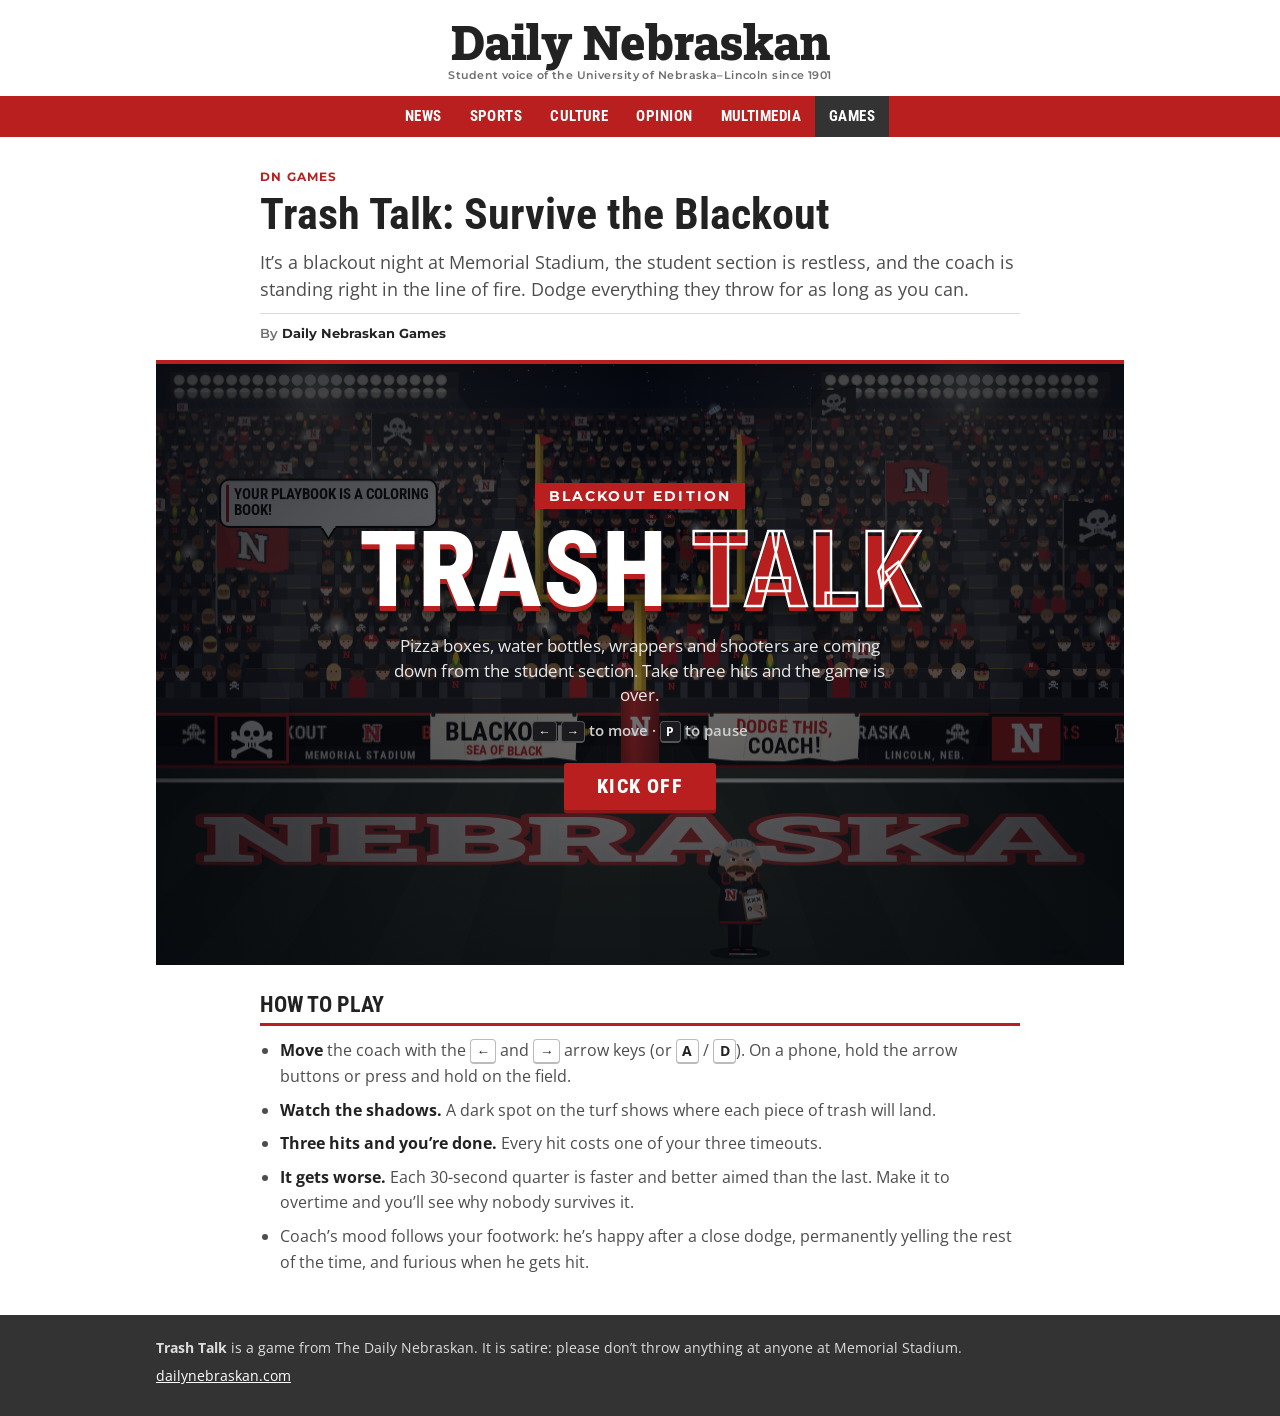
==== Nebraska Trash Dodger/index.html @ c2b5d53b "Add Trash Talk blackout trash-dodging game 2D canvas game for The Daily Nebraskan set in Memorial St" ====
<!doctype html>
<html lang="en">
<head>
  <meta charset="utf-8">
  <meta name="viewport" content="width=device-width, initial-scale=1">
  <title>Trash Talk | The Daily Nebraskan</title>
  <meta name="description" content="Dodge the trash raining down from the Memorial Stadium student section in Trash Talk, a Blackout game from The Daily Nebraskan.">
  <meta name="theme-color" content="#ba1f1f">
  <link rel="preconnect" href="https://fonts.googleapis.com">
  <link rel="preconnect" href="https://fonts.gstatic.com" crossorigin>
  <link href="https://fonts.googleapis.com/css2?family=Montserrat:wght@600;700;800&family=Open+Sans:wght@400;600;700&family=Orbitron:wght@700;900&family=Roboto+Condensed:wght@700;800&family=Roboto+Slab:wght@900&display=swap" rel="stylesheet">
  <link rel="stylesheet" href="css/style.css">
</head>
<body>
  <header class="dn-header">
    <div class="dn-masthead wrap">
      <a class="dn-wordmark" href="https://www.dailynebraskan.com/">
        <span class="dn-wordmark__name">Daily Nebraskan</span>
        <span class="dn-wordmark__tag">Student voice of the University of Nebraska&ndash;Lincoln since 1901</span>
      </a>
    </div>
    <nav class="dn-nav" aria-label="Daily Nebraskan sections">
      <div class="wrap dn-nav__inner">
        <a href="https://www.dailynebraskan.com/news/">News</a>
        <a href="https://www.dailynebraskan.com/sports/" aria-current="page">Sports</a>
        <a href="https://www.dailynebraskan.com/culture/">Culture</a>
        <a href="https://www.dailynebraskan.com/opinion/">Opinion</a>
        <a href="https://www.dailynebraskan.com/multimedia/">Multimedia</a>
        <a class="dn-nav__games" href="#game">Games</a>
      </div>
    </nav>
  </header>

  <main class="wrap">
    <div class="article-head">
      <a class="kicker" href="#game">DN Games</a>
      <h1 class="headline">Trash Talk: Survive the Blackout</h1>
      <p class="dek">It&rsquo;s a blackout night at Memorial Stadium, the student section is restless, and the coach is standing right in the line of fire. Dodge everything they throw for as long as you can.</p>
      <p class="byline">By <strong>Daily Nebraskan Games</strong></p>
    </div>

    <section class="game" id="game" aria-label="Trash Talk game">
      <div class="stage" id="stage">
        <canvas id="canvas" tabindex="0" aria-label="Memorial Stadium at night. Move the coach left and right to dodge trash thrown from the student section."></canvas>

        <!-- title screen -->
        <div class="overlay overlay--start" id="start">
          <div class="title-card">
            <p class="title-card__eyebrow">Blackout Edition</p>
            <h2 class="title-card__title">Trash <span>Talk</span></h2>
            <p class="title-card__text">Pizza boxes, water bottles, wrappers and shooters are coming down from the student section. Take three hits and the game is over.</p>
            <p class="title-card__keys"><kbd>&larr;</kbd> <kbd>&rarr;</kbd> to move &middot; <kbd>P</kbd> to pause</p>
            <button class="btn btn--red" id="btn-start" type="button">Kick off</button>
            <p class="title-card__best" id="best-line"></p>
          </div>
        </div>

        <!-- pause -->
        <div class="overlay overlay--pause" id="pause" hidden>
          <div class="title-card title-card--small">
            <h2 class="title-card__title">Timeout</h2>
            <p class="title-card__text">The game is paused.</p>
            <button class="btn btn--red" id="btn-resume" type="button">Resume</button>
          </div>
        </div>

        <!-- game over: Memorial Stadium scoreboard -->
        <div class="overlay overlay--over" id="over" hidden>
          <div class="board" role="dialog" aria-labelledby="sb-final" aria-describedby="sb-msg">
            <div class="board__crown">
              <span class="board__n">N</span>
              <span class="board__venue">Memorial Stadium</span>
              <span class="board__n">N</span>
            </div>

            <div class="board__screen">
              <p class="board__final" id="sb-final">FINAL</p>
              <p class="board__msg" id="sb-msg">THE STUDENT SECTION WINS</p>
              <div class="board__stats">
                <div class="stat"><span class="stat__label">Time survived</span><span class="stat__val" id="sb-time">0:00</span></div>
                <div class="stat"><span class="stat__label">Trash dodged</span><span class="stat__val" id="sb-dodged">0</span></div>
                <div class="stat"><span class="stat__label">Best streak</span><span class="stat__val" id="sb-streak">0</span></div>
                <div class="stat"><span class="stat__label">Your best</span><span class="stat__val" id="sb-best">0:00</span></div>
              </div>
            </div>

            <div class="board__line">
              <div class="team team--home">
                <div class="team__name"><span class="team__logo team__logo--n">N</span>Huskers</div>
                <div class="team__score" aria-label="Huskers 10">10</div>
                <div class="team__sub">Nebraska &middot; T.O.L. <span class="dots"><i></i><i></i><i></i></span></div>
              </div>
              <div class="board__mid">
                <div class="mid__cell"><span class="mid__label">QTR</span><span class="mid__val" id="sb-qtr">4</span></div>
                <div class="mid__clock">0:00</div>
                <div class="mid__cell"><span class="mid__label">Down</span><span class="mid__val">4</span><span class="mid__label">To go</span><span class="mid__val">20</span></div>
              </div>
              <div class="team team--away">
                <div class="team__name">Huskies<span class="team__logo team__logo--w">W</span></div>
                <div class="team__score" aria-label="Huskies 17">17</div>
                <div class="team__sub">Washington &middot; T.O.L. <span class="dots"><i class="on"></i><i class="on"></i><i></i></span></div>
              </div>
            </div>

            <button class="btn btn--red board__btn" id="btn-again" type="button">Run it back</button>
          </div>
        </div>
      </div>

      <div class="touch" aria-hidden="false">
        <button class="touch__btn" id="btn-left" type="button" aria-label="Move left">&#9664;</button>
        <span class="touch__hint">Hold to move</span>
        <button class="touch__btn" id="btn-right" type="button" aria-label="Move right">&#9654;</button>
      </div>
    </section>

    <section class="howto">
      <h2 class="section-label">How to play</h2>
      <ul>
        <li><strong>Move</strong> the coach with the <kbd>&larr;</kbd> and <kbd>&rarr;</kbd> arrow keys (or <kbd>A</kbd> / <kbd>D</kbd>). On a phone, hold the arrow buttons or press and hold on the field.</li>
        <li><strong>Watch the shadows.</strong> A dark spot on the turf shows where each piece of trash will land.</li>
        <li><strong>Three hits and you&rsquo;re done.</strong> Every hit costs one of your three timeouts.</li>
        <li><strong>It gets worse.</strong> Each 30-second quarter is faster and better aimed than the last. Make it to overtime and you&rsquo;ll see why nobody survives it.</li>
        <li>Coach&rsquo;s mood follows your footwork: he&rsquo;s happy after a close dodge, permanently yelling the rest of the time, and furious when he gets hit.</li>
      </ul>
    </section>
  </main>

  <footer class="dn-footer">
    <div class="wrap">
      <p><strong>Trash Talk</strong> is a game from The Daily Nebraskan. It is satire: please don&rsquo;t throw anything at anyone at Memorial Stadium.</p>
      <p><a href="https://www.dailynebraskan.com/">dailynebraskan.com</a></p>
    </div>
  </footer>

  <script src="js/scene.js"></script>
  <script src="js/coach.js"></script>
  <script src="js/trash.js"></script>
  <script src="js/heckles.js"></script>
  <script src="js/game.js"></script>
</body>
</html>
---- Nebraska Trash Dodger/css/style.css ----
/* =====================================================================
   TRASH TALK — styles
   Page chrome follows dailynebraskan.com: #ba1f1f red, #f4f4f4 grey,
   Roboto Condensed headlines, Open Sans body, Montserrat labels.
   ===================================================================== */
:root {
  --dn-red: #ba1f1f;
  --dn-red-dark: #8f1616;
  --ink: #222;
  --text: #4d4d4d;
  --muted: #6f6f6f;
  --line: #dcdcdc;
  --bg: #f4f4f4;
  --paper: #fff;
  --amber: #ffb21e;
  --husky-purple: #4b2e83;
  --husky-gold: #b7a57a;
  --cond: "Roboto Condensed", "Arial Narrow", Arial, sans-serif;
  --body: "Open Sans", Arial, Helvetica, sans-serif;
  --label: Montserrat, Arial, sans-serif;
  --led: Orbitron, "Roboto Condensed", monospace;
  --slab: "Roboto Slab", Georgia, serif;
  color-scheme: light;
}

*, *::before, *::after { box-sizing: border-box; }
html { -webkit-text-size-adjust: 100%; }
body {
  margin: 0;
  background: var(--paper);
  color: var(--text);
  font: 400 16px/1.6 var(--body);
}
[hidden] { display: none !important; }
a { color: var(--dn-red); }
.wrap { max-width: 1000px; margin: 0 auto; padding: 0 16px; }
kbd {
  display: inline-block; min-width: 1.7em; padding: 0 .4em;
  border: 1px solid #bbb; border-bottom-width: 2px; border-radius: 4px;
  background: #fff; color: var(--ink);
  font: 700 .85em/1.6 var(--body); text-align: center;
}

/* ---------- Daily Nebraskan header ---------- */
.dn-masthead { padding: 18px 16px 14px; text-align: center; }
.dn-wordmark { display: inline-flex; flex-direction: column; align-items: center; gap: 2px; text-decoration: none; color: var(--ink); }
.dn-wordmark__name { font: 900 clamp(30px, 6vw, 48px)/1 var(--slab); letter-spacing: -.01em; }
.dn-wordmark__tag { font: 600 11px/1.3 var(--label); color: var(--muted); letter-spacing: .04em; }
.dn-nav { background: var(--dn-red); }
.dn-nav__inner { display: flex; flex-wrap: wrap; justify-content: center; gap: 0; }
.dn-nav a {
  color: #fff; text-decoration: none;
  font: 700 15px/1 var(--cond); text-transform: uppercase; letter-spacing: .03em;
  padding: 13px 14px;
}
.dn-nav a:hover, .dn-nav a:focus-visible { background: var(--dn-red-dark); }
.dn-nav__games { background: #333; }

/* ---------- article head ---------- */
.article-head { max-width: 760px; margin: 26px auto 18px; text-align: left; }
.kicker {
  display: inline-block; margin-bottom: 8px;
  font: 700 12px/1 var(--label); text-transform: uppercase; letter-spacing: .1em;
  color: var(--dn-red); text-decoration: none;
}
.headline { margin: 0 0 10px; font: 700 clamp(30px, 5vw, 44px)/1.08 var(--cond); color: var(--ink); }
.dek { margin: 0 0 10px; font-size: 18px; line-height: 1.5; color: var(--text); }
.byline { margin: 0; font: 600 13px/1.4 var(--label); color: var(--muted); border-top: 1px solid var(--line); padding-top: 10px; }
.byline strong { color: var(--ink); }

/* ---------- stage ---------- */
.game { margin: 0 auto 28px; }
.stage {
  position: relative;
  width: 100%;
  aspect-ratio: 16 / 10;
  background: #05070d;
  border-top: 4px solid var(--dn-red);
  overflow: hidden;
  container-type: inline-size;
  user-select: none; -webkit-user-select: none;
  touch-action: none;
}
.stage canvas { display: block; width: 100%; height: 100%; outline: none; }
.stage canvas:focus-visible { box-shadow: inset 0 0 0 3px var(--amber); }

.overlay {
  position: absolute; inset: 0;
  display: flex; align-items: center; justify-content: center;
  padding: 2cqw;
}
.overlay--start { background: radial-gradient(ellipse at center, rgba(5,7,13,.55), rgba(5,7,13,.82)); }
.overlay--pause { background: rgba(5,7,13,.72); }
.overlay--over { background: rgba(3,4,8,.82); animation: fade .5s ease both; }
@keyframes fade { from { opacity: 0; } to { opacity: 1; } }

/* buttons */
.btn {
  appearance: none; border: 0; cursor: pointer;
  font: 800 max(13px, 2.1cqw)/1 var(--cond); text-transform: uppercase; letter-spacing: .06em;
  padding: max(10px, 1.4cqw) max(20px, 3.4cqw);
  border-radius: 3px;
  -webkit-tap-highlight-color: transparent;
  transition: transform .08s ease, background .15s ease;
}
.btn--red { background: var(--dn-red); color: #fff; box-shadow: 0 .35cqw 0 var(--dn-red-dark); }
.btn--red:hover { background: #d02626; }
.btn--red:active { transform: translateY(2px); box-shadow: 0 1px 0 var(--dn-red-dark); }
.btn:focus-visible { outline: 3px solid var(--amber); outline-offset: 3px; }

/* title card */
.title-card { text-align: center; color: #fff; max-width: 62cqw; }
.title-card__eyebrow {
  display: inline-block; margin: 0 0 1.2cqw; padding: .5cqw 1.4cqw;
  background: var(--dn-red); color: #fff;
  font: 700 max(10px, 1.4cqw)/1.2 var(--label); text-transform: uppercase; letter-spacing: .16em;
}
.title-card__title {
  margin: 0; font: 800 clamp(30px, 11cqw, 110px)/.92 var(--cond); text-transform: uppercase; letter-spacing: .01em;
  text-shadow: 0 .5cqw 0 var(--dn-red), 0 1.2cqw 2.4cqw rgba(0,0,0,.6);
}
.title-card__title span { color: #fff; -webkit-text-stroke: .25cqw #fff; color: transparent; }
.title-card--small .title-card__title { font-size: clamp(26px, 7cqw, 64px); }
.title-card__text { margin: 1.6cqw auto 1.2cqw; font: 400 max(12px, 1.75cqw)/1.45 var(--body); color: #e8e8e8; max-width: 52cqw; }
.title-card__keys { margin: 0 0 2cqw; font: 600 max(11px, 1.5cqw)/1.4 var(--body); color: #cfcfcf; }
.title-card__keys kbd { background: #1b1b1f; color: #fff; border-color: #555; }
.title-card__best { margin: 1.6cqw 0 0; min-height: 1.4em; font: 700 max(11px, 1.5cqw)/1.3 var(--led); color: var(--amber); letter-spacing: .06em; }

/* ---------- scoreboard (game over) ---------- */
.board {
  width: 88cqw;
  background: #0b0b0c;
  border: .5cqw solid #2b2b2e;
  outline: .35cqw solid var(--dn-red);
  box-shadow: 0 0 4cqw rgba(186,31,31,.35), 0 2cqw 4cqw rgba(0,0,0,.7);
  padding: 1cqw 1.2cqw 1.6cqw;
  display: flex; flex-direction: column; align-items: center; gap: 1cqw;
  animation: rise .55s cubic-bezier(.2,.9,.3,1.2) both;
}
@keyframes rise { from { transform: translateY(6cqw) scale(.94); opacity: 0; } to { transform: none; opacity: 1; } }

.board__crown {
  display: flex; align-items: center; justify-content: center; gap: 1.6cqw;
  width: 100%; padding: .4cqw 0 .8cqw; border-bottom: .3cqw solid var(--dn-red);
}
.board__venue { font: 800 2.6cqw/1 var(--cond); color: #fff; text-transform: uppercase; letter-spacing: .3em; }
.board__n {
  font: 900 3.4cqw/1 var(--slab); color: var(--dn-red);
  -webkit-text-stroke: .18cqw #fff; paint-order: stroke fill;
}

.board__screen {
  width: 100%;
  padding: 1.4cqw 2cqw 1.6cqw;
  background:
    radial-gradient(circle, rgba(255,255,255,.05) 35%, transparent 40%) 0 0 / .6cqw .6cqw,
    linear-gradient(180deg, #121826, #070a12);
  border: .25cqw solid #222;
  text-align: center;
}
.board__final {
  margin: 0; font: 900 6.4cqw/1 var(--led); color: var(--amber); letter-spacing: .12em;
  text-shadow: 0 0 1.4cqw rgba(255,178,30,.65);
}
.board__msg { margin: .8cqw 0 1.4cqw; font: 800 2cqw/1.2 var(--cond); color: #fff; letter-spacing: .14em; }
.board__stats { display: grid; grid-template-columns: repeat(4, 1fr); gap: 1cqw; }
.stat { display: flex; flex-direction: column; gap: .4cqw; padding: .6cqw .4cqw; border-top: .2cqw solid rgba(186,31,31,.8); }
.stat__label { font: 700 1.25cqw/1.1 var(--label); color: #a5a5ad; text-transform: uppercase; letter-spacing: .1em; }
.stat__val { font: 900 3cqw/1 var(--led); color: #fff; text-shadow: 0 0 1cqw rgba(255,255,255,.35); }

.board__line { width: 100%; display: grid; grid-template-columns: 1fr auto 1fr; gap: 1.2cqw; align-items: stretch; }
.team { display: flex; flex-direction: column; align-items: stretch; background: #050505; border: .25cqw solid #222; }
.team__name {
  display: flex; align-items: center; justify-content: center; gap: 1cqw;
  padding: .7cqw 1cqw;
  font: 800 2.7cqw/1 var(--cond); text-transform: uppercase; letter-spacing: .08em; color: #fff;
}
.team--home .team__name { background: var(--dn-red); }
.team--away .team__name { background: var(--husky-purple); color: #fff; }
.team__logo {
  display: inline-grid; place-items: center;
  width: 3.4cqw; height: 3.4cqw; border-radius: .4cqw;
  font: 900 2.6cqw/1 var(--slab);
}
.team__logo--n { background: #fff; color: var(--dn-red); }
.team__logo--w { background: var(--husky-gold); color: var(--husky-purple); font-family: var(--cond); font-weight: 800; }
.team__score {
  font: 900 10cqw/1 var(--led); text-align: center; padding: .6cqw 0 .2cqw;
  color: var(--amber);
  text-shadow: 0 0 1.6cqw rgba(255,178,30,.6);
  background: radial-gradient(circle, rgba(255,178,30,.06) 35%, transparent 40%) 0 0 / .7cqw .7cqw;
}
.team--away .team__score { color: #ff5148; text-shadow: 0 0 1.6cqw rgba(255,81,72,.6); }
.team__sub {
  display: flex; align-items: center; justify-content: center; gap: .6cqw;
  padding: .5cqw 0 .7cqw;
  font: 700 1.25cqw/1 var(--label); color: #a5a5ad; text-transform: uppercase; letter-spacing: .08em;
}
.dots { display: inline-flex; gap: .4cqw; }
.dots i { width: 1.1cqw; height: 1.1cqw; border-radius: 50%; background: #2a2a2e; }
.dots i.on { background: var(--amber); box-shadow: 0 0 .6cqw rgba(255,178,30,.8); }

.board__mid {
  display: flex; flex-direction: column; align-items: center; justify-content: space-between;
  padding: .6cqw 1.2cqw; background: #050505; border: .25cqw solid #222; min-width: 15cqw;
}
.mid__cell { display: flex; align-items: baseline; gap: .6cqw; }
.mid__label { font: 700 1.2cqw/1 var(--label); color: #a5a5ad; text-transform: uppercase; letter-spacing: .08em; }
.mid__val { font: 900 2.6cqw/1 var(--led); color: var(--amber); text-shadow: 0 0 1cqw rgba(255,178,30,.5); }
.mid__clock { font: 900 4.6cqw/1 var(--led); color: #fff; text-shadow: 0 0 1.2cqw rgba(255,255,255,.4); }
.board__btn { margin-top: .4cqw; }

/* ---------- touch controls ---------- */
.touch { display: none; align-items: center; justify-content: space-between; gap: 12px; padding: 10px 0 0; }
.touch__btn {
  appearance: none; border: 0; border-radius: 6px;
  width: 38%; max-width: 220px; height: 64px;
  background: #111; color: #fff; font-size: 26px;
  box-shadow: 0 4px 0 var(--dn-red);
  touch-action: none; -webkit-tap-highlight-color: transparent;
}
.touch__btn:active { transform: translateY(2px); box-shadow: 0 2px 0 var(--dn-red); background: #222; }
.touch__hint { font: 700 12px/1.2 var(--label); color: var(--muted); text-transform: uppercase; letter-spacing: .1em; text-align: center; }
@media (pointer: coarse), (max-width: 700px) { .touch { display: flex; } }

/* ---------- how to play ---------- */
.howto { max-width: 760px; margin: 0 auto 40px; }
.section-label {
  margin: 0 0 12px; padding-bottom: 6px;
  font: 700 22px/1.1 var(--cond); text-transform: uppercase; color: var(--ink);
  border-bottom: 3px solid var(--dn-red);
}
.howto ul { margin: 0; padding-left: 20px; }
.howto li { margin-bottom: 8px; }
.howto strong { color: var(--ink); }

/* ---------- footer ---------- */
.dn-footer { background: #333; color: #ddd; padding: 22px 0; font-size: 14px; }
.dn-footer p { margin: 0 0 6px; }
.dn-footer a { color: #fff; }

@media (prefers-reduced-motion: reduce) {
  .overlay--over, .board { animation: none; }
}
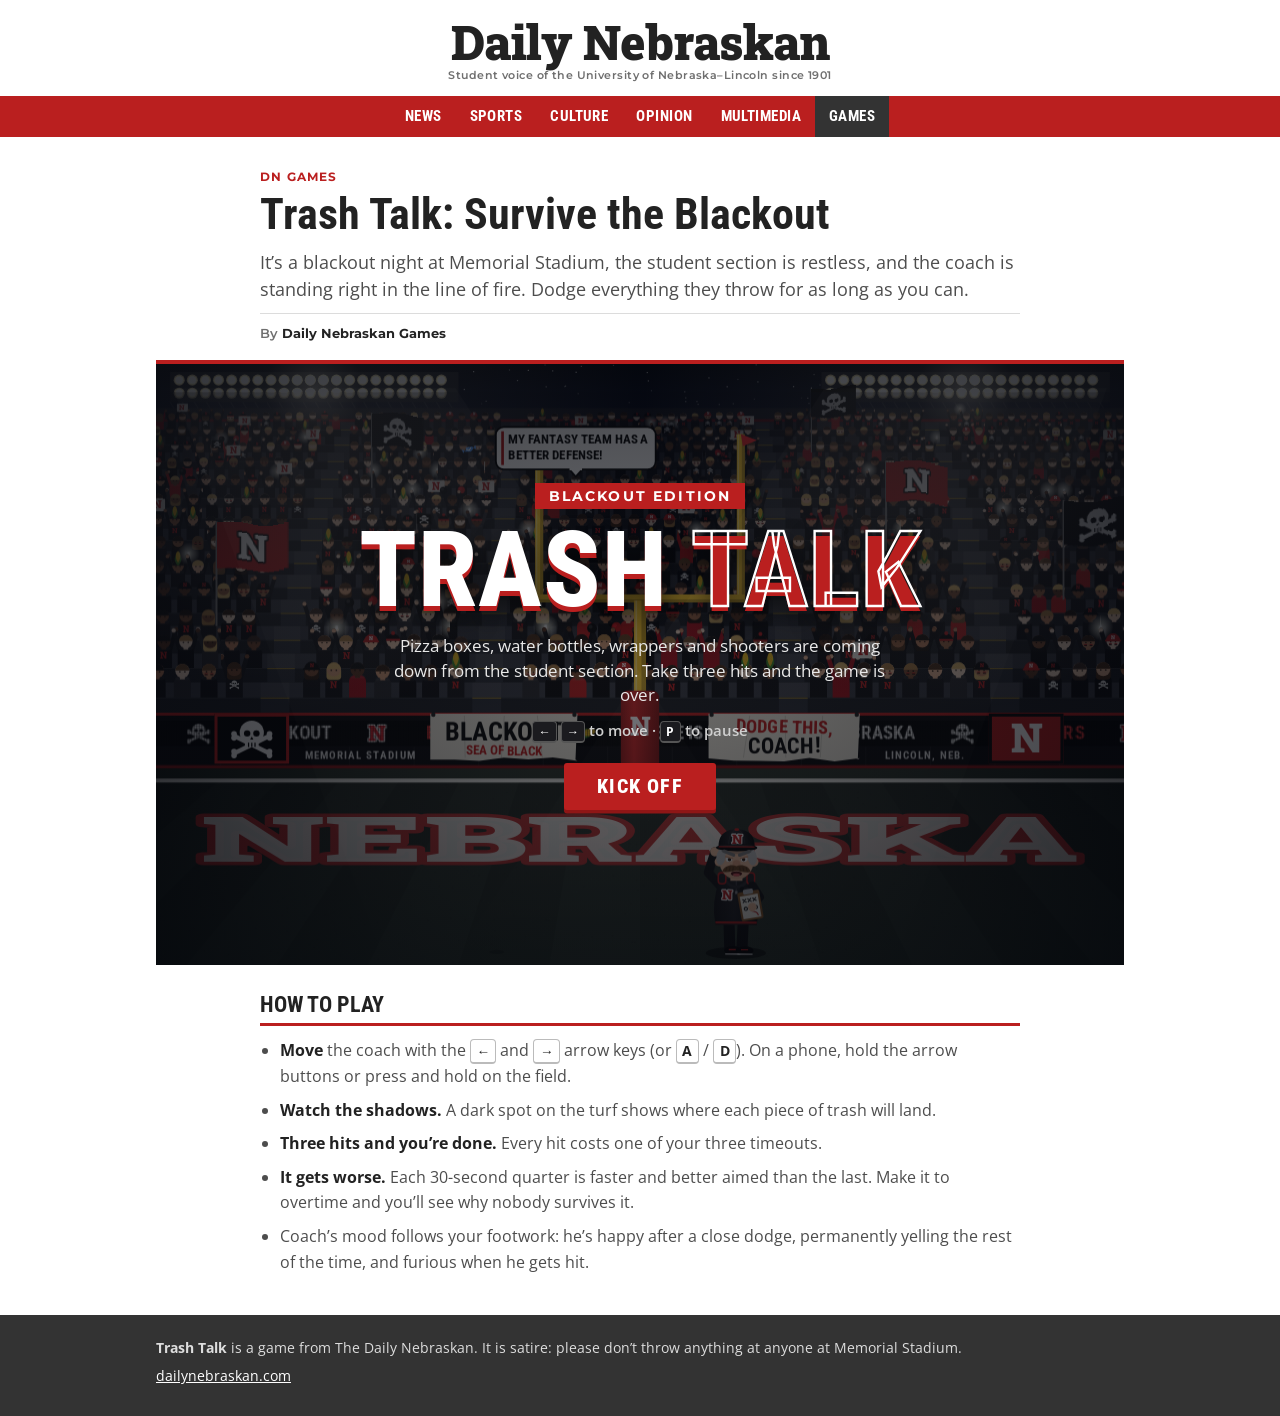
==== commit c25b3ee3: "Give the Trash Talk coach a Nebraska coach's cap The coach now wears a black cap with a red N, red b" ====
--- a/Nebraska Trash Dodger/index.html
+++ b/Nebraska Trash Dodger/index.html
@@ -9,7 +9,7 @@
   <link rel="preconnect" href="https://fonts.googleapis.com">
   <link rel="preconnect" href="https://fonts.gstatic.com" crossorigin>
   <link href="https://fonts.googleapis.com/css2?family=Montserrat:wght@600;700;800&family=Open+Sans:wght@400;600;700&family=Orbitron:wght@700;900&family=Roboto+Condensed:wght@700;800&family=Roboto+Slab:wght@900&display=swap" rel="stylesheet">
-  <link rel="stylesheet" href="css/style.css">
+  <link rel="stylesheet" href="css/style.css?v=2">
 </head>
 <body>
   <header class="dn-header">
@@ -133,10 +133,10 @@
     </div>
   </footer>
 
-  <script src="js/scene.js"></script>
-  <script src="js/coach.js"></script>
-  <script src="js/trash.js"></script>
-  <script src="js/heckles.js"></script>
-  <script src="js/game.js"></script>
+  <script src="js/scene.js?v=2"></script>
+  <script src="js/coach.js?v=2"></script>
+  <script src="js/trash.js?v=2"></script>
+  <script src="js/heckles.js?v=2"></script>
+  <script src="js/game.js?v=2"></script>
 </body>
 </html>
